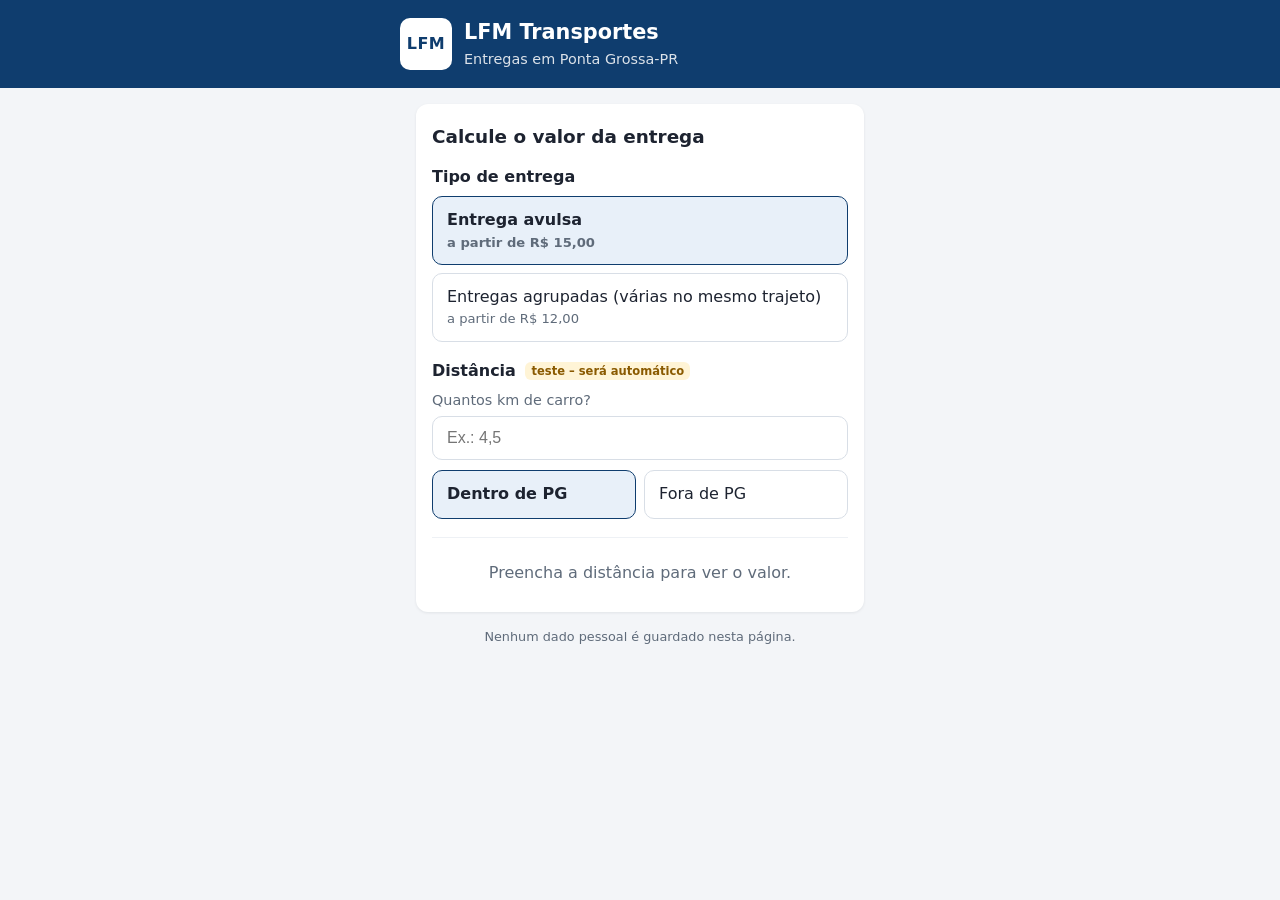
==== calculadora-frete/index.html @ beb26e1c "Calculadora de frete: etapa 2 (tela para celular com km manual) Co-Authored-By: Claude Opus 5.5 <nor" ====
<!doctype html>
<html lang="pt-BR">
<head>
  <meta charset="utf-8">
  <meta name="viewport" content="width=device-width, initial-scale=1">
  <title>Calcule seu frete – LFM Transportes</title>
  <meta name="description" content="Calcule na hora o valor da sua entrega em Ponta Grossa e agende pelo WhatsApp.">
  <link rel="stylesheet" href="css/estilo.css">
</head>
<body>

  <!-- ========== CABEÇALHO: logo + nome ========== -->
  <header class="topo">
    <div class="marca">
      <!-- Se o arquivo de logo não existir, aparece a sigla "LFM" no lugar -->
      <img id="logo" class="logo" alt="Logo">
      <div class="logo-reserva" id="logo-reserva" hidden>LFM</div>
      <div>
        <h1 id="nome-empresa">LFM Transportes</h1>
        <p class="subtitulo">Entregas em <span id="nome-cidade">Ponta Grossa-PR</span></p>
      </div>
    </div>
  </header>

  <main class="conteudo">
    <section class="cartao">
      <h2>Calcule o valor da entrega</h2>

      <!-- ========== TIPO DE ENTREGA ========== -->
      <fieldset class="grupo">
        <legend>Tipo de entrega</legend>
        <div class="opcoes" id="opcoes-modalidade">
          <!-- As opções são criadas a partir do config.js -->
        </div>
      </fieldset>

      <!-- ========== DISTÂNCIA (TEMPORÁRIO) ==========
           Na etapa 3/4 isto vira: campos de endereço + cálculo automático da rota. -->
      <fieldset class="grupo provisorio">
        <legend>Distância <span class="etiqueta">teste – será automático</span></legend>

        <label class="campo">
          <span>Quantos km de carro?</span>
          <input id="km" type="text" inputmode="decimal" placeholder="Ex.: 4,5" autocomplete="off">
        </label>

        <div class="opcoes opcoes-dupla">
          <label class="opcao"><input type="radio" name="local" value="dentro" checked><span>Dentro de PG</span></label>
          <label class="opcao"><input type="radio" name="local" value="fora"><span>Fora de PG</span></label>
        </div>
      </fieldset>

      <!-- ========== CARGA ESPECIAL (só aparece se ativada no config) ========== -->
      <label class="marcar" id="bloco-especial" hidden>
        <input id="especial" type="checkbox">
        <span id="rotulo-especial">Carga especial</span>
      </label>

      <!-- ========== RESULTADO ========== -->
      <div class="resultado" id="resultado" aria-live="polite">
        <p class="resultado-vazio" id="resultado-vazio">Preencha a distância para ver o valor.</p>
        <div id="resultado-cheio" hidden>
          <p class="resultado-rotulo">Valor da entrega</p>
          <p class="resultado-valor" id="valor">R$ 0,00</p>
          <p class="resultado-detalhe" id="detalhe"></p>
        </div>
        <p class="erro" id="erro" hidden></p>
      </div>
    </section>

    <p class="rodape">Nenhum dado pessoal é guardado nesta página.</p>
  </main>

  <!-- A ordem importa: primeiro a tabela, depois as contas, por último a tela -->
  <script src="config.js"></script>
  <script src="js/precos.js"></script>
  <script src="js/app.js"></script>
</body>
</html>
---- calculadora-frete/css/estilo.css ----
/* ============================================================
   Visual da calculadora – LFM Transportes
   Para trocar as cores da marca, mude só as variáveis abaixo.
   ============================================================ */
:root {
  --cor-marca: #0f3d6e;        /* azul principal (cabeçalho, botões) */
  --cor-marca-clara: #e8f0f9;  /* fundo da opção selecionada */
  --cor-destaque: #0f3d6e;     /* cor do valor final */
  --cor-fundo: #f3f5f8;
  --cor-cartao: #ffffff;
  --cor-texto: #1d2330;
  --cor-suave: #5f6b7a;
  --cor-borda: #d8dee6;
  --cor-erro: #b42318;
  --raio: 12px;
}

* { box-sizing: border-box; }

body {
  margin: 0;
  font-family: system-ui, -apple-system, "Segoe UI", Roboto, sans-serif;
  background: var(--cor-fundo);
  color: var(--cor-texto);
  font-size: 16px;            /* 16px evita o zoom automático do iPhone nos campos */
  line-height: 1.4;
}

/* ---------- Cabeçalho ---------- */
.topo {
  background: var(--cor-marca);
  color: #fff;
  padding: 18px 16px;
}
.marca {
  display: flex;
  align-items: center;
  gap: 12px;
  max-width: 480px;
  margin: 0 auto;
}
.logo, .logo-reserva {
  width: 52px;
  height: 52px;
  border-radius: 10px;
  flex-shrink: 0;
}
.logo { object-fit: contain; background: #fff; }
.logo-reserva {
  display: grid;
  place-items: center;
  background: #fff;
  color: var(--cor-marca);
  font-weight: 800;
  letter-spacing: .5px;
}
.logo-reserva[hidden], .logo[hidden] { display: none; }
.topo h1 { margin: 0; font-size: 1.3rem; }
.subtitulo { margin: 2px 0 0; opacity: .85; font-size: .9rem; }

/* ---------- Conteúdo ---------- */
.conteudo {
  max-width: 480px;
  margin: 0 auto;
  padding: 16px;
}
.cartao {
  background: var(--cor-cartao);
  border-radius: var(--raio);
  padding: 20px 16px;
  box-shadow: 0 1px 3px rgba(16, 24, 40, .08);
}
.cartao h2 { margin: 0 0 16px; font-size: 1.15rem; }

.grupo {
  border: 0;
  padding: 0;
  margin: 0 0 18px;
}
.grupo legend {
  font-weight: 600;
  margin-bottom: 8px;
  padding: 0;
}
.etiqueta {
  font-size: .72rem;
  font-weight: 600;
  background: #fff4d6;
  color: #8a5a00;
  padding: 2px 6px;
  border-radius: 6px;
  margin-left: 4px;
  vertical-align: middle;
}

/* Opções do tipo "botão" (avulsa / agrupada, dentro / fora) */
.opcoes { display: grid; gap: 8px; }
.opcoes-dupla { grid-template-columns: 1fr 1fr; margin-top: 10px; }
.opcao { position: relative; cursor: pointer; }
.opcao input { position: absolute; opacity: 0; pointer-events: none; }
.opcao span {
  display: block;
  padding: 12px 14px;
  border: 1.5px solid var(--cor-borda);
  border-radius: 10px;
  background: #fff;
  transition: border-color .15s, background .15s;
}
.opcao small { display: block; color: var(--cor-suave); font-size: .82rem; margin-top: 2px; }
.opcao input:checked + span {
  border-color: var(--cor-marca);
  background: var(--cor-marca-clara);
  font-weight: 600;
}
.opcao input:focus-visible + span { outline: 3px solid #9cc0ea; outline-offset: 1px; }

/* Campos de texto */
.campo { display: block; }
.campo span { display: block; font-size: .9rem; color: var(--cor-suave); margin-bottom: 6px; }
.campo input {
  width: 100%;
  font-size: 1rem;
  padding: 12px 14px;
  border: 1.5px solid var(--cor-borda);
  border-radius: 10px;
}
.campo input:focus { outline: none; border-color: var(--cor-marca); box-shadow: 0 0 0 3px #d4e3f5; }

/* Caixa de marcar (carga especial) */
.marcar {
  display: flex;
  align-items: center;
  gap: 10px;
  margin: 0 0 18px;
  cursor: pointer;
}
.marcar[hidden] { display: none; }
.marcar input { width: 20px; height: 20px; accent-color: var(--cor-marca); }

/* ---------- Resultado ---------- */
.resultado {
  border-top: 1px solid #eef1f5;
  padding-top: 16px;
  text-align: center;
}
.resultado-vazio { color: var(--cor-suave); margin: 8px 0; }
.resultado-rotulo { margin: 0; color: var(--cor-suave); font-size: .9rem; }
.resultado-valor {
  margin: 4px 0;
  font-size: 2.4rem;
  font-weight: 800;
  color: var(--cor-destaque);
  letter-spacing: -.5px;
}
.resultado-detalhe { margin: 0; color: var(--cor-suave); font-size: .9rem; }
.erro { color: var(--cor-erro); margin: 8px 0 0; }

.rodape {
  text-align: center;
  color: var(--cor-suave);
  font-size: .8rem;
  margin: 16px 0 8px;
}
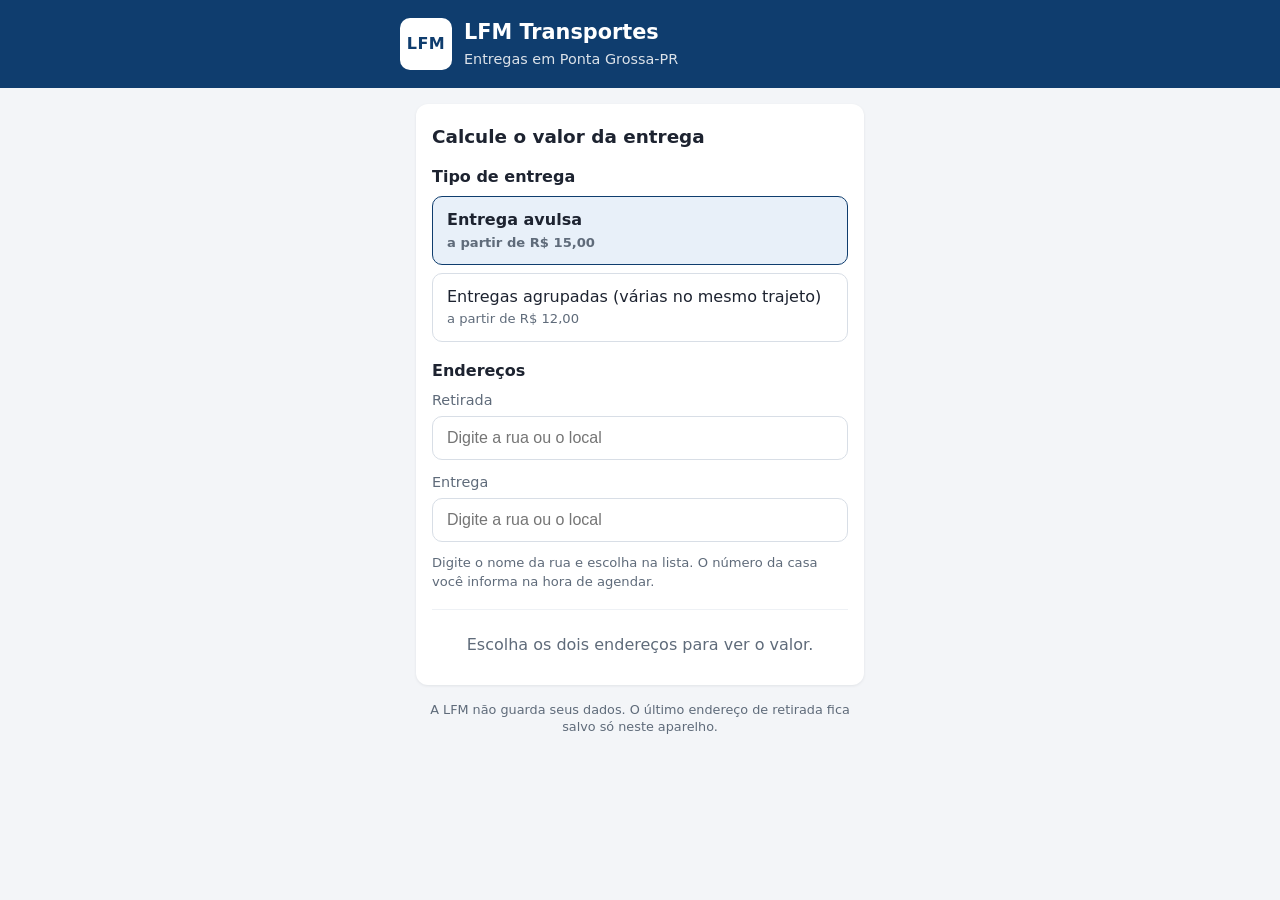
==== commit 61c92ef8: "Calculadora de frete: etapas 3 e 4 (endereços com sugestões e distância de rota) - Sugestões de ende" ====
--- a/calculadora-frete/index.html
+++ b/calculadora-frete/index.html
@@ -34,20 +34,21 @@
         </div>
       </fieldset>
 
-      <!-- ========== DISTÂNCIA (TEMPORÁRIO) ==========
-           Na etapa 3/4 isto vira: campos de endereço + cálculo automático da rota. -->
-      <fieldset class="grupo provisorio">
-        <legend>Distância <span class="etiqueta">teste – será automático</span></legend>
+      <!-- ========== ENDEREÇOS ========== -->
+      <fieldset class="grupo">
+        <legend>Endereços</legend>
 
-        <label class="campo">
-          <span>Quantos km de carro?</span>
-          <input id="km" type="text" inputmode="decimal" placeholder="Ex.: 4,5" autocomplete="off">
-        </label>
+        <div class="campo campo-endereco">
+          <label for="retirada">Retirada</label>
+          <input id="retirada" type="text" placeholder="Digite a rua ou o local" autocomplete="off" autocapitalize="words" enterkeyhint="next">
+        </div>
 
-        <div class="opcoes opcoes-dupla">
-          <label class="opcao"><input type="radio" name="local" value="dentro" checked><span>Dentro de PG</span></label>
-          <label class="opcao"><input type="radio" name="local" value="fora"><span>Fora de PG</span></label>
+        <div class="campo campo-endereco">
+          <label for="entrega">Entrega</label>
+          <input id="entrega" type="text" placeholder="Digite a rua ou o local" autocomplete="off" autocapitalize="words" enterkeyhint="done">
         </div>
+
+        <p class="dica">Digite o nome da rua e escolha na lista. O número da casa você informa na hora de agendar.</p>
       </fieldset>
 
       <!-- ========== CARGA ESPECIAL (só aparece se ativada no config) ========== -->
@@ -58,7 +59,7 @@
 
       <!-- ========== RESULTADO ========== -->
       <div class="resultado" id="resultado" aria-live="polite">
-        <p class="resultado-vazio" id="resultado-vazio">Preencha a distância para ver o valor.</p>
+        <p class="resultado-vazio" id="resultado-vazio">Escolha os dois endereços para ver o valor.</p>
         <div id="resultado-cheio" hidden>
           <p class="resultado-rotulo">Valor da entrega</p>
           <p class="resultado-valor" id="valor">R$ 0,00</p>
@@ -68,12 +69,17 @@
       </div>
     </section>
 
-    <p class="rodape">Nenhum dado pessoal é guardado nesta página.</p>
+    <p class="rodape">A LFM não guarda seus dados. O último endereço de retirada fica salvo só neste aparelho.</p>
   </main>
 
   <!-- A ordem importa: primeiro a tabela, depois as contas, por último a tela -->
   <script src="config.js"></script>
+  <script src="parceiros.js"></script>
+  <script src="js/parceiro.js"></script>
+  <script src="chave.js"></script>
   <script src="js/precos.js"></script>
+  <script src="js/mapas.js"></script>
+  <script src="js/autocompletar.js"></script>
   <script src="js/app.js"></script>
 </body>
 </html>
--- a/calculadora-frete/css/estilo.css
+++ b/calculadora-frete/css/estilo.css
@@ -116,7 +116,7 @@
 
 /* Campos de texto */
 .campo { display: block; }
-.campo span { display: block; font-size: .9rem; color: var(--cor-suave); margin-bottom: 6px; }
+.campo > span { display: block; font-size: .9rem; color: var(--cor-suave); margin-bottom: 6px; }
 .campo input {
   width: 100%;
   font-size: 1rem;
@@ -161,3 +161,34 @@
   font-size: .8rem;
   margin: 16px 0 8px;
 }
+
+/* ---------- Campos de endereço com sugestões ---------- */
+.campo-endereco { position: relative; margin-bottom: 12px; }
+.campo-endereco label { display: block; font-size: .9rem; color: var(--cor-suave); margin-bottom: 6px; }
+.dica { font-size: .82rem; color: var(--cor-suave); margin: 4px 0 0; }
+
+.sugestoes {
+  position: absolute;
+  z-index: 10;
+  left: 0; right: 0;
+  top: 100%;
+  margin: 4px 0 0;
+  padding: 4px;
+  list-style: none;
+  background: #fff;
+  border: 1px solid var(--cor-borda);
+  border-radius: 10px;
+  box-shadow: 0 8px 24px rgba(16, 24, 40, .14);
+  max-height: 60vh;
+  overflow-y: auto;
+}
+.sugestoes[hidden] { display: none; }
+.sugestao {
+  padding: 10px 12px;          /* área de toque confortável no celular */
+  border-radius: 8px;
+  cursor: pointer;
+}
+.sugestao strong { display: block; font-weight: 600; }
+.sugestao span { display: block; font-size: .85rem; color: var(--cor-suave); }
+.sugestao:hover, .sugestao.ativa { background: var(--cor-marca-clara); }
+.sugestao-aviso { padding: 10px 12px; color: var(--cor-suave); font-size: .9rem; }
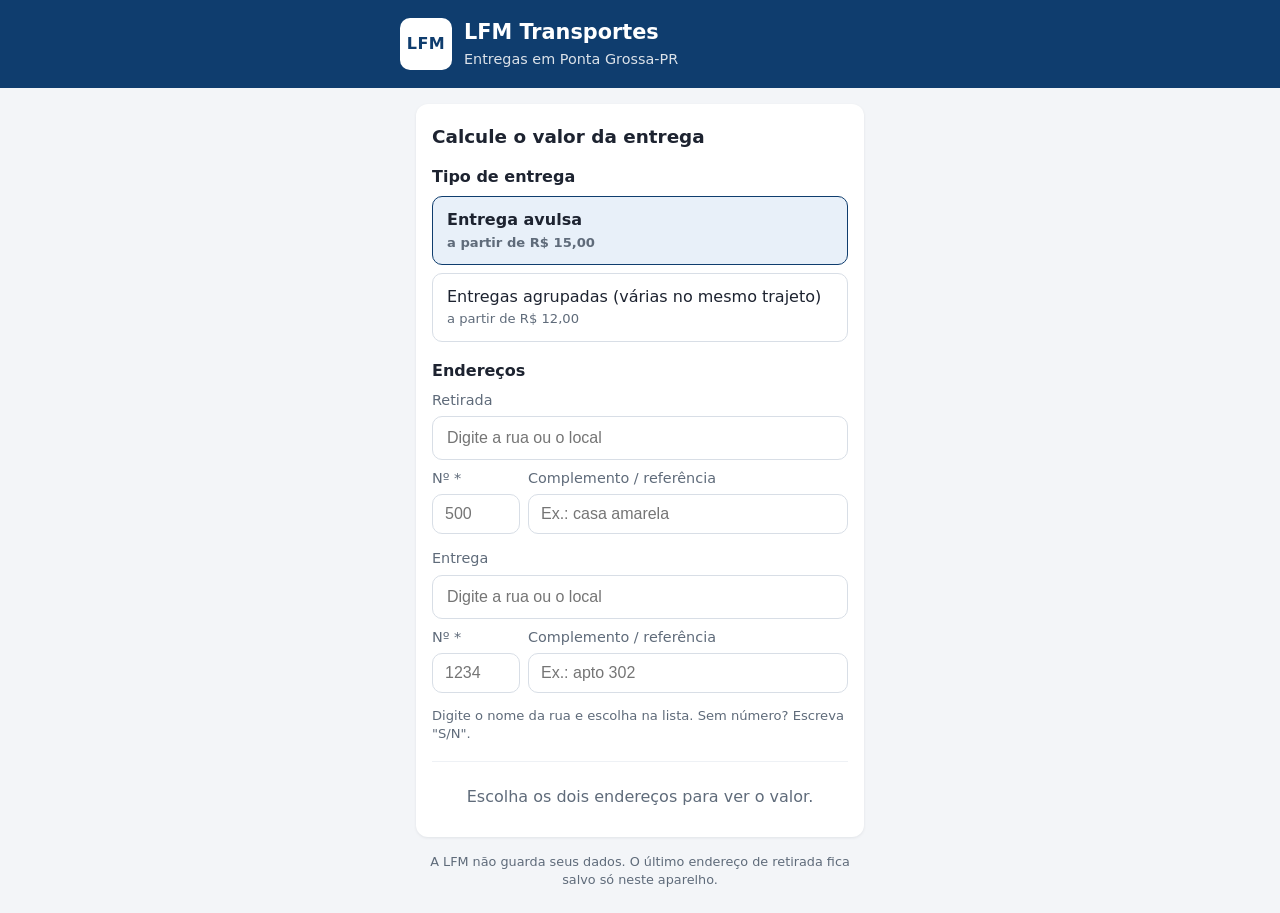
==== commit 2336d6de: "Calculadora de frete: etapa 5 (número, complemento e agendar pelo WhatsApp) - Número obrigatório e c" ====
--- a/calculadora-frete/index.html
+++ b/calculadora-frete/index.html
@@ -38,17 +38,33 @@
       <fieldset class="grupo">
         <legend>Endereços</legend>
 
-        <div class="campo campo-endereco">
-          <label for="retirada">Retirada</label>
-          <input id="retirada" type="text" placeholder="Digite a rua ou o local" autocomplete="off" autocapitalize="words" enterkeyhint="next">
+        <div class="bloco-endereco">
+          <div class="campo campo-endereco">
+            <label for="retirada">Retirada</label>
+            <input id="retirada" type="text" placeholder="Digite a rua ou o local" autocomplete="off" autocapitalize="words" enterkeyhint="next">
+          </div>
+          <div class="linha-numero">
+            <label class="campo campo-numero"><span>Nº *</span>
+              <input id="retirada-numero" type="text" inputmode="text" placeholder="500" autocomplete="off" maxlength="12"></label>
+            <label class="campo campo-compl"><span>Complemento / referência</span>
+              <input id="retirada-complemento" type="text" placeholder="Ex.: casa amarela" autocomplete="off" maxlength="80"></label>
+          </div>
         </div>
 
-        <div class="campo campo-endereco">
-          <label for="entrega">Entrega</label>
-          <input id="entrega" type="text" placeholder="Digite a rua ou o local" autocomplete="off" autocapitalize="words" enterkeyhint="done">
+        <div class="bloco-endereco">
+          <div class="campo campo-endereco">
+            <label for="entrega">Entrega</label>
+            <input id="entrega" type="text" placeholder="Digite a rua ou o local" autocomplete="off" autocapitalize="words" enterkeyhint="next">
+          </div>
+          <div class="linha-numero">
+            <label class="campo campo-numero"><span>Nº *</span>
+              <input id="entrega-numero" type="text" inputmode="text" placeholder="1234" autocomplete="off" maxlength="12"></label>
+            <label class="campo campo-compl"><span>Complemento / referência</span>
+              <input id="entrega-complemento" type="text" placeholder="Ex.: apto 302" autocomplete="off" maxlength="80"></label>
+          </div>
         </div>
 
-        <p class="dica">Digite o nome da rua e escolha na lista. O número da casa você informa na hora de agendar.</p>
+        <p class="dica">Digite o nome da rua e escolha na lista. Sem número? Escreva "S/N".</p>
       </fieldset>
 
       <!-- ========== CARGA ESPECIAL (só aparece se ativada no config) ========== -->
@@ -67,6 +83,26 @@
         </div>
         <p class="erro" id="erro" hidden></p>
       </div>
+
+      <!-- ========== AGENDAR (aparece depois que o valor é calculado) ========== -->
+      <div class="agendar" id="agendar" hidden>
+        <fieldset class="grupo">
+          <legend>Para agendar</legend>
+          <div class="linha-numero">
+            <label class="campo"><span>Data</span><input id="data" type="date"></label>
+            <label class="campo"><span>Horário</span><input id="horario" type="time"></label>
+          </div>
+          <label class="campo"><span>O que vai ser entregue?</span>
+            <input id="oque" type="text" placeholder="Ex.: buquê de rosas, bolo, caixa pequena" autocomplete="off" maxlength="120"></label>
+        </fieldset>
+
+        <p class="aviso-falta" id="aviso-falta" hidden></p>
+        <a class="botao-whatsapp" id="botao-whatsapp" href="#" target="_blank" rel="noopener" aria-disabled="true">
+          <svg aria-hidden="true" viewBox="0 0 24 24" width="22" height="22"><path fill="currentColor" d="M12 2a10 10 0 0 0-8.6 15.1L2 22l5-1.3A10 10 0 1 0 12 2Zm0 18.2a8.2 8.2 0 0 1-4.2-1.2l-.3-.2-3 .8.8-2.9-.2-.3A8.2 8.2 0 1 1 12 20.2Zm4.5-6.1c-.2-.1-1.5-.7-1.7-.8-.2-.1-.4-.1-.6.1l-.8 1c-.1.2-.3.2-.5.1a6.7 6.7 0 0 1-3.3-2.9c-.2-.4.3-.4.8-1.3.1-.2 0-.3 0-.4l-.8-1.8c-.2-.5-.4-.4-.6-.4h-.5a1 1 0 0 0-.7.3 3 3 0 0 0-.9 2.2 5.2 5.2 0 0 0 1.1 2.8 11.9 11.9 0 0 0 4.6 4c1.7.7 2.3.8 3.2.7.5-.1 1.5-.6 1.7-1.2.2-.6.2-1.1.2-1.2-.1-.1-.3-.2-.5-.3Z"/></svg>
+          Agendar pelo WhatsApp
+        </a>
+        <p class="dica centro">Abre o WhatsApp com a mensagem pronta. É só conferir e enviar.</p>
+      </div>
     </section>
 
     <p class="rodape">A LFM não guarda seus dados. O último endereço de retirada fica salvo só neste aparelho.</p>
@@ -80,6 +116,7 @@
   <script src="js/precos.js"></script>
   <script src="js/mapas.js"></script>
   <script src="js/autocompletar.js"></script>
+  <script src="js/whatsapp.js"></script>
   <script src="js/app.js"></script>
 </body>
 </html>
--- a/calculadora-frete/css/estilo.css
+++ b/calculadora-frete/css/estilo.css
@@ -192,3 +192,38 @@
 .sugestao span { display: block; font-size: .85rem; color: var(--cor-suave); }
 .sugestao:hover, .sugestao.ativa { background: var(--cor-marca-clara); }
 .sugestao-aviso { padding: 10px 12px; color: var(--cor-suave); font-size: .9rem; }
+
+/* ---------- Número e complemento ---------- */
+.bloco-endereco { margin-bottom: 14px; }
+.bloco-endereco .campo-endereco { margin-bottom: 8px; }
+.linha-numero { display: grid; grid-template-columns: 1fr 1fr; gap: 8px; margin-bottom: 8px; }
+.bloco-endereco .linha-numero { grid-template-columns: 5.5rem 1fr; }
+.campo-numero input, .campo-compl input { padding: 10px 12px; }
+.campo input.faltando { border-color: var(--cor-erro); background: #fff8f7; }
+input[type="date"], input[type="time"] { min-height: 46px; background: #fff; color: var(--cor-texto); }
+
+/* ---------- Agendar ---------- */
+.agendar { margin-top: 20px; border-top: 1px solid #eef1f5; padding-top: 16px; }
+.agendar .campo { margin-bottom: 10px; }
+.botao-whatsapp {
+  display: flex;
+  align-items: center;
+  justify-content: center;
+  gap: 10px;
+  width: 100%;
+  padding: 15px 16px;
+  border-radius: 12px;
+  background: #1f8f4e;           /* verde WhatsApp, um pouco mais escuro para dar contraste */
+  color: #fff;
+  font-weight: 700;
+  font-size: 1.05rem;
+  text-decoration: none;
+}
+.botao-whatsapp:hover { background: #18773f; }
+.botao-whatsapp[aria-disabled="true"] { background: #9aa6b2; }
+.aviso-falta { color: var(--cor-erro); font-size: .9rem; margin: 0 0 10px; text-align: center; }
+.dica.centro { text-align: center; margin-top: 8px; }
+
+/* Evita que data/horário (que têm largura própria no celular) estourem o cartão */
+.linha-numero > * { min-width: 0; }
+.campo input { max-width: 100%; min-width: 0; display: block; }
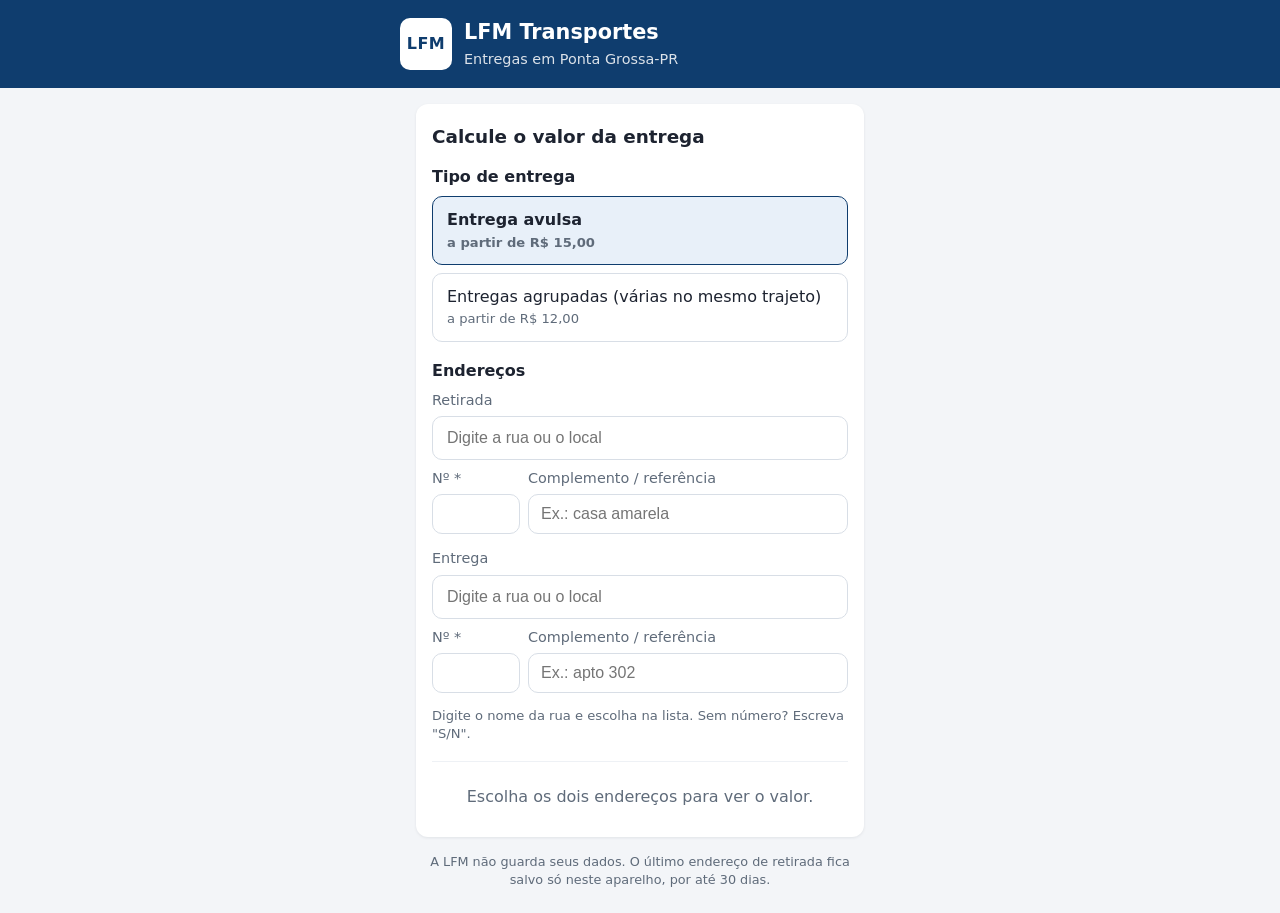
==== commit c862f64e: "Calculadora de frete: revisão geral Correções: - Trocar o endereço não carrega mais o número da casa" ====
--- a/calculadora-frete/index.html
+++ b/calculadora-frete/index.html
@@ -3,6 +3,7 @@
 <head>
   <meta charset="utf-8">
   <meta name="viewport" content="width=device-width, initial-scale=1">
+  <meta name="theme-color" content="#0f3d6e">
   <title>Calcule seu frete – LFM Transportes</title>
   <meta name="description" content="Calcule na hora o valor da sua entrega em Ponta Grossa e agende pelo WhatsApp.">
   <link rel="stylesheet" href="css/estilo.css">
@@ -45,7 +46,7 @@
           </div>
           <div class="linha-numero">
             <label class="campo campo-numero"><span>Nº *</span>
-              <input id="retirada-numero" type="text" inputmode="text" placeholder="500" autocomplete="off" maxlength="12"></label>
+              <input id="retirada-numero" type="text" inputmode="text" autocomplete="off" maxlength="12"></label>
             <label class="campo campo-compl"><span>Complemento / referência</span>
               <input id="retirada-complemento" type="text" placeholder="Ex.: casa amarela" autocomplete="off" maxlength="80"></label>
           </div>
@@ -58,7 +59,7 @@
           </div>
           <div class="linha-numero">
             <label class="campo campo-numero"><span>Nº *</span>
-              <input id="entrega-numero" type="text" inputmode="text" placeholder="1234" autocomplete="off" maxlength="12"></label>
+              <input id="entrega-numero" type="text" inputmode="text" autocomplete="off" maxlength="12"></label>
             <label class="campo campo-compl"><span>Complemento / referência</span>
               <input id="entrega-complemento" type="text" placeholder="Ex.: apto 302" autocomplete="off" maxlength="80"></label>
           </div>
@@ -105,7 +106,7 @@
       </div>
     </section>
 
-    <p class="rodape">A LFM não guarda seus dados. O último endereço de retirada fica salvo só neste aparelho.</p>
+    <p class="rodape">A LFM não guarda seus dados. O último endereço de retirada fica salvo só neste aparelho, por até 30 dias.</p>
   </main>
 
   <!-- A ordem importa: primeiro a tabela, depois as contas, por último a tela -->
--- a/calculadora-frete/css/estilo.css
+++ b/calculadora-frete/css/estilo.css
@@ -13,6 +13,7 @@
   --cor-borda: #d8dee6;
   --cor-erro: #b42318;
   --raio: 12px;
+  color-scheme: light;         /* campos de data/hora claros mesmo com o celular no modo escuro */
 }
 
 * { box-sizing: border-box; }
@@ -82,20 +83,8 @@
   margin-bottom: 8px;
   padding: 0;
 }
-.etiqueta {
-  font-size: .72rem;
-  font-weight: 600;
-  background: #fff4d6;
-  color: #8a5a00;
-  padding: 2px 6px;
-  border-radius: 6px;
-  margin-left: 4px;
-  vertical-align: middle;
-}
-
-/* Opções do tipo "botão" (avulsa / agrupada, dentro / fora) */
+/* Opções do tipo "botão" (avulsa / agrupada) */
 .opcoes { display: grid; gap: 8px; }
-.opcoes-dupla { grid-template-columns: 1fr 1fr; margin-top: 10px; }
 .opcao { position: relative; cursor: pointer; }
 .opcao input { position: absolute; opacity: 0; pointer-events: none; }
 .opcao span {
@@ -220,10 +209,11 @@
   text-decoration: none;
 }
 .botao-whatsapp:hover { background: #18773f; }
-.botao-whatsapp[aria-disabled="true"] { background: #9aa6b2; }
+.botao-whatsapp[aria-disabled="true"] { background: #6b7785; }
 .aviso-falta { color: var(--cor-erro); font-size: .9rem; margin: 0 0 10px; text-align: center; }
 .dica.centro { text-align: center; margin-top: 8px; }
 
 /* Evita que data/horário (que têm largura própria no celular) estourem o cartão */
 .linha-numero > * { min-width: 0; }
 .campo input { max-width: 100%; min-width: 0; display: block; }
+.sugestao-rodape { padding: 6px 12px 4px; text-align: right; font-size: .72rem; color: var(--cor-suave); }
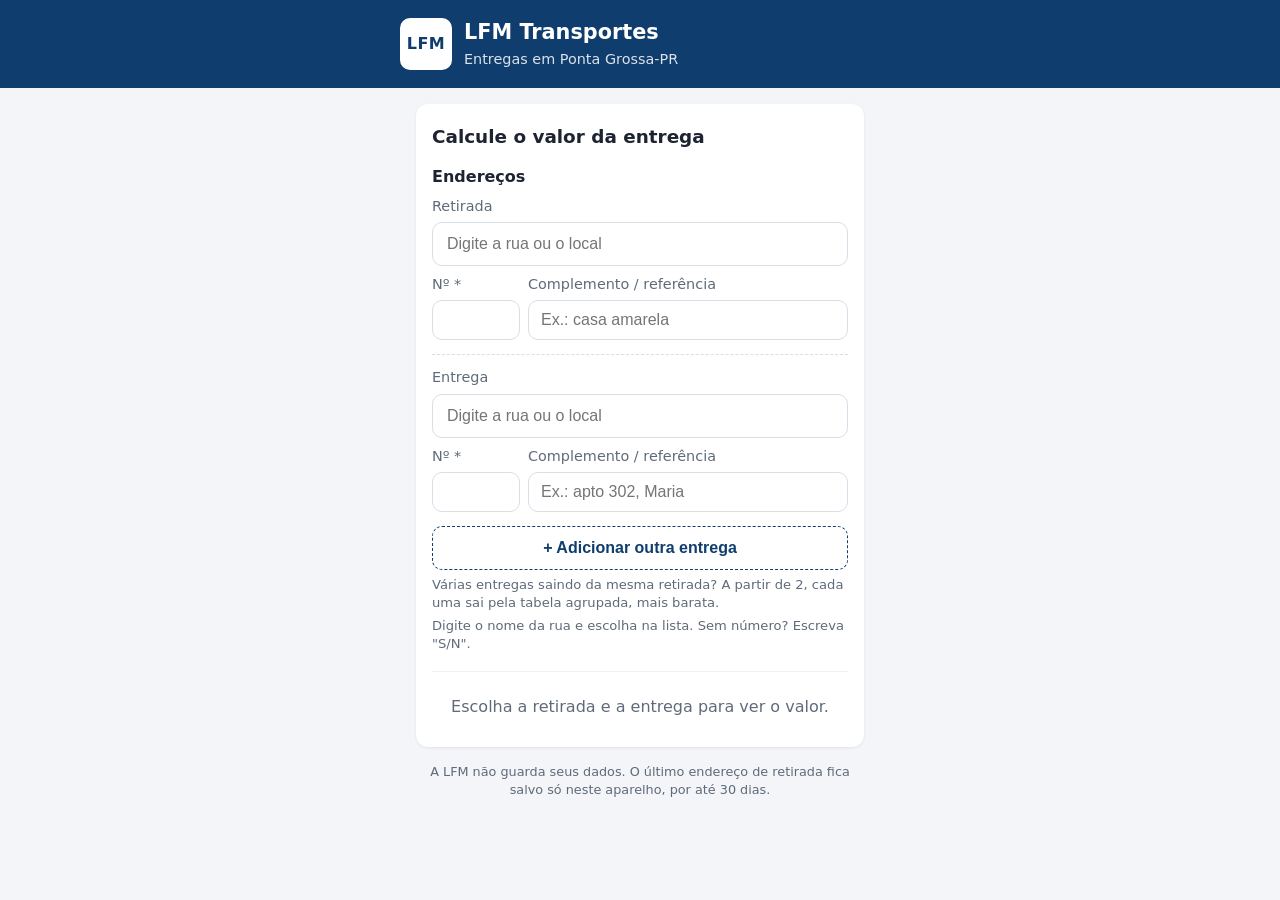
==== commit a7c1fe34: "Calculadora de frete: várias entregas no mesmo pedido - Botão "+ Adicionar outra entrega" (até maxEn" ====
--- a/calculadora-frete/index.html
+++ b/calculadora-frete/index.html
@@ -27,14 +27,6 @@
     <section class="cartao">
       <h2>Calcule o valor da entrega</h2>
 
-      <!-- ========== TIPO DE ENTREGA ========== -->
-      <fieldset class="grupo">
-        <legend>Tipo de entrega</legend>
-        <div class="opcoes" id="opcoes-modalidade">
-          <!-- As opções são criadas a partir do config.js -->
-        </div>
-      </fieldset>
-
       <!-- ========== ENDEREÇOS ========== -->
       <fieldset class="grupo">
         <legend>Endereços</legend>
@@ -52,21 +44,32 @@
           </div>
         </div>
 
-        <div class="bloco-endereco">
+        <!-- As entregas (uma ou várias) são criadas pelo app.js a partir do modelo abaixo -->
+        <div id="lista-entregas"></div>
+
+        <button type="button" class="botao-adicionar" id="adicionar-entrega">+ Adicionar outra entrega</button>
+        <p class="dica" id="dica-entregas"></p>
+        <p class="dica">Digite o nome da rua e escolha na lista. Sem número? Escreva "S/N".</p>
+      </fieldset>
+
+      <!-- Modelo de UMA entrega (o app.js copia este bloco para cada entrega) -->
+      <template id="modelo-entrega">
+        <div class="bloco-endereco bloco-entrega">
+          <div class="cabecalho-entrega">
+            <label class="titulo-entrega">Entrega</label>
+            <button type="button" class="remover-entrega">Remover</button>
+          </div>
           <div class="campo campo-endereco">
-            <label for="entrega">Entrega</label>
-            <input id="entrega" type="text" placeholder="Digite a rua ou o local" autocomplete="off" autocapitalize="words" enterkeyhint="next">
+            <input class="endereco" type="text" placeholder="Digite a rua ou o local" autocomplete="off" autocapitalize="words" enterkeyhint="next">
           </div>
           <div class="linha-numero">
             <label class="campo campo-numero"><span>Nº *</span>
-              <input id="entrega-numero" type="text" inputmode="text" autocomplete="off" maxlength="12"></label>
+              <input class="numero" type="text" inputmode="text" autocomplete="off" maxlength="12"></label>
             <label class="campo campo-compl"><span>Complemento / referência</span>
-              <input id="entrega-complemento" type="text" placeholder="Ex.: apto 302" autocomplete="off" maxlength="80"></label>
+              <input class="complemento" type="text" placeholder="Ex.: apto 302, Maria" autocomplete="off" maxlength="80"></label>
           </div>
         </div>
-
-        <p class="dica">Digite o nome da rua e escolha na lista. Sem número? Escreva "S/N".</p>
-      </fieldset>
+      </template>
 
       <!-- ========== CARGA ESPECIAL (só aparece se ativada no config) ========== -->
       <label class="marcar" id="bloco-especial" hidden>
@@ -76,11 +79,12 @@
 
       <!-- ========== RESULTADO ========== -->
       <div class="resultado" id="resultado" aria-live="polite">
-        <p class="resultado-vazio" id="resultado-vazio">Escolha os dois endereços para ver o valor.</p>
+        <p class="resultado-vazio" id="resultado-vazio">Escolha a retirada e a entrega para ver o valor.</p>
         <div id="resultado-cheio" hidden>
-          <p class="resultado-rotulo">Valor da entrega</p>
+          <p class="resultado-rotulo" id="resultado-rotulo">Valor da entrega</p>
           <p class="resultado-valor" id="valor">R$ 0,00</p>
           <p class="resultado-detalhe" id="detalhe"></p>
+          <ul class="lista-valores" id="lista-valores" hidden></ul>
         </div>
         <p class="erro" id="erro" hidden></p>
       </div>
--- a/calculadora-frete/css/estilo.css
+++ b/calculadora-frete/css/estilo.css
@@ -83,26 +83,6 @@
   margin-bottom: 8px;
   padding: 0;
 }
-/* Opções do tipo "botão" (avulsa / agrupada) */
-.opcoes { display: grid; gap: 8px; }
-.opcao { position: relative; cursor: pointer; }
-.opcao input { position: absolute; opacity: 0; pointer-events: none; }
-.opcao span {
-  display: block;
-  padding: 12px 14px;
-  border: 1.5px solid var(--cor-borda);
-  border-radius: 10px;
-  background: #fff;
-  transition: border-color .15s, background .15s;
-}
-.opcao small { display: block; color: var(--cor-suave); font-size: .82rem; margin-top: 2px; }
-.opcao input:checked + span {
-  border-color: var(--cor-marca);
-  background: var(--cor-marca-clara);
-  font-weight: 600;
-}
-.opcao input:focus-visible + span { outline: 3px solid #9cc0ea; outline-offset: 1px; }
-
 /* Campos de texto */
 .campo { display: block; }
 .campo > span { display: block; font-size: .9rem; color: var(--cor-suave); margin-bottom: 6px; }
@@ -217,3 +197,27 @@
 .linha-numero > * { min-width: 0; }
 .campo input { max-width: 100%; min-width: 0; display: block; }
 .sugestao-rodape { padding: 6px 12px 4px; text-align: right; font-size: .72rem; color: var(--cor-suave); }
+
+/* ---------- Várias entregas ---------- */
+.bloco-entrega { padding-top: 12px; border-top: 1px dashed var(--cor-borda); }
+.cabecalho-entrega { display: flex; justify-content: space-between; align-items: baseline; margin-bottom: 6px; }
+.titulo-entrega { font-size: .9rem; color: var(--cor-suave); }
+.remover-entrega {
+  background: none; border: 0; padding: 4px 0 4px 12px;
+  color: var(--cor-erro); font-size: .85rem; cursor: pointer;
+}
+.remover-entrega[hidden] { display: none; }
+.botao-adicionar {
+  display: block; width: 100%;
+  padding: 12px 14px; margin: 4px 0 6px;
+  border: 1.5px dashed var(--cor-marca); border-radius: 10px;
+  background: #fff; color: var(--cor-marca);
+  font-size: 1rem; font-weight: 600; cursor: pointer;
+}
+.botao-adicionar:hover { background: var(--cor-marca-clara); }
+.botao-adicionar[hidden] { display: none; }
+.lista-valores { list-style: none; margin: 12px 0 0; padding: 10px 12px; background: #f7f9fb; border-radius: 10px; text-align: left; font-size: .9rem; }
+.lista-valores li { display: flex; justify-content: space-between; gap: 8px; padding: 3px 0; }
+.lista-valores li span:first-child { color: var(--cor-suave); }
+.lista-valores li span:last-child { white-space: nowrap; flex-shrink: 0; font-weight: 600; }
+.lista-valores[hidden] { display: none; }
